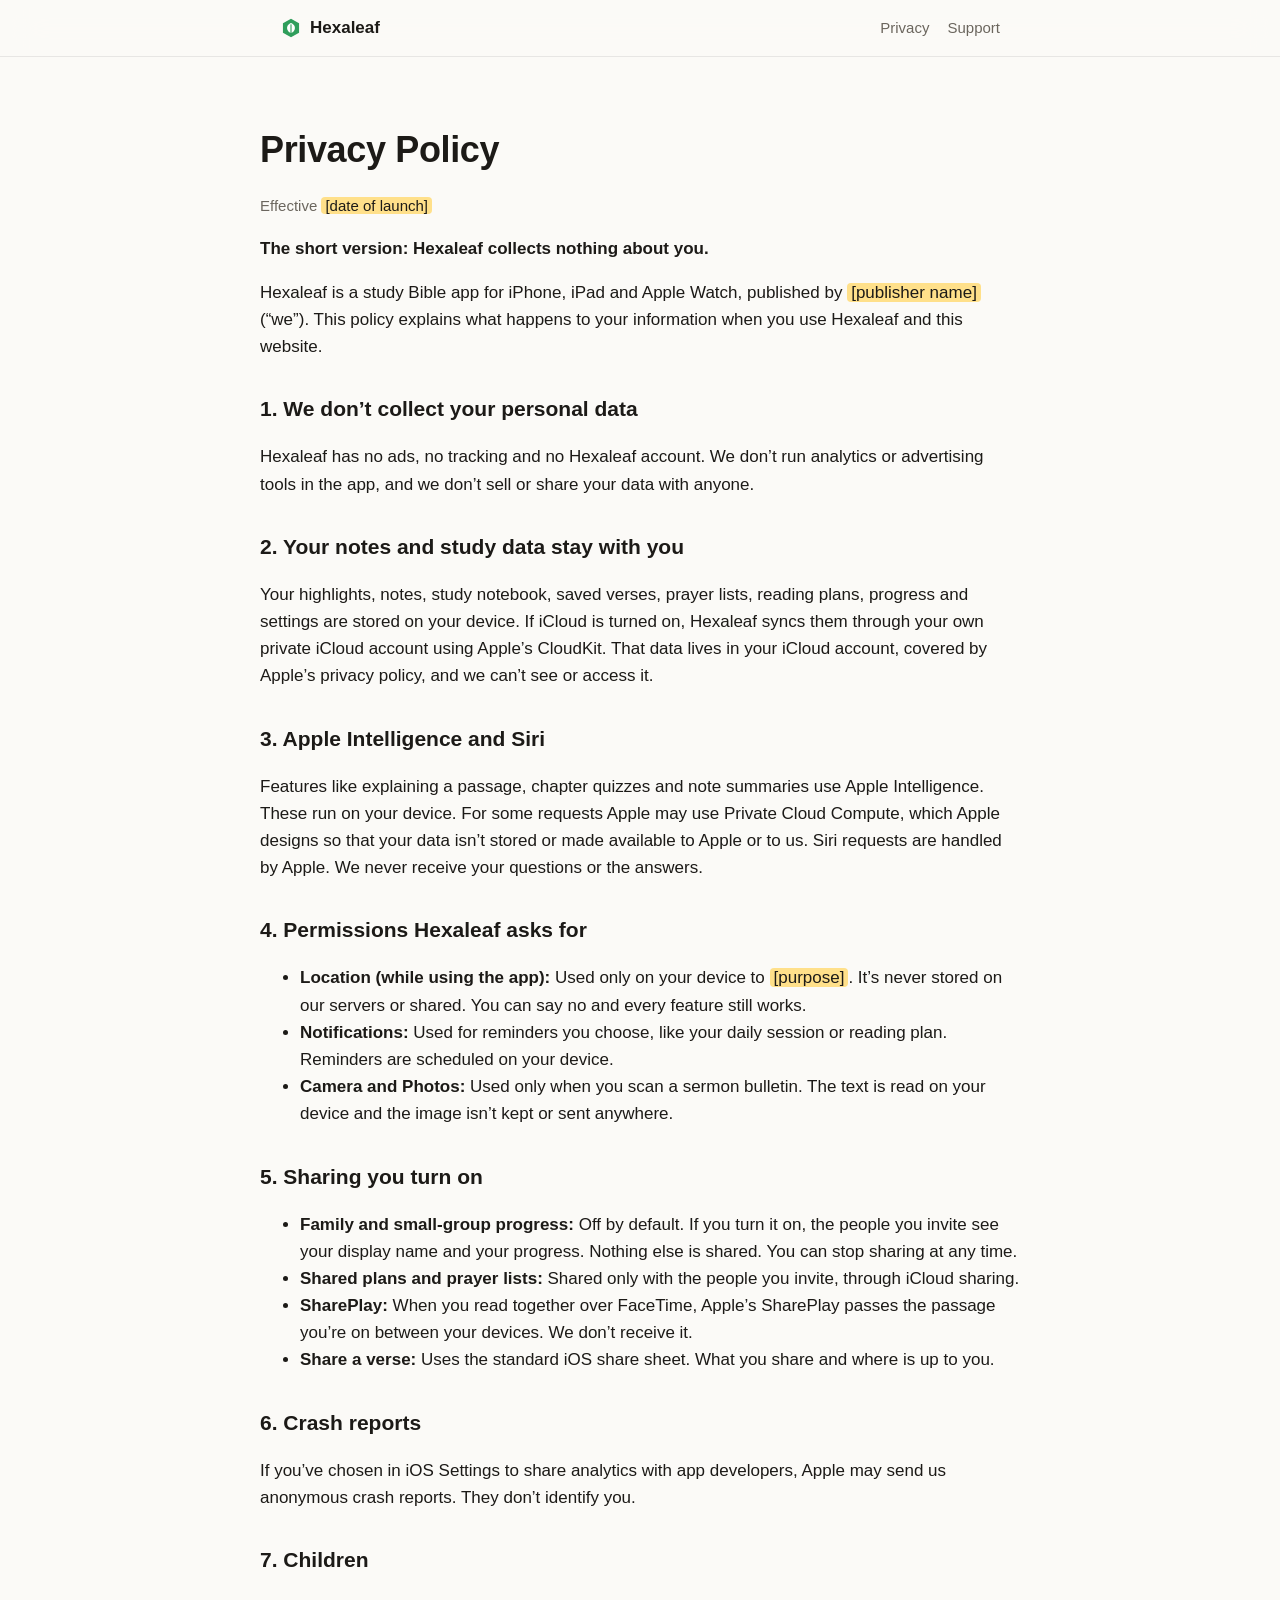
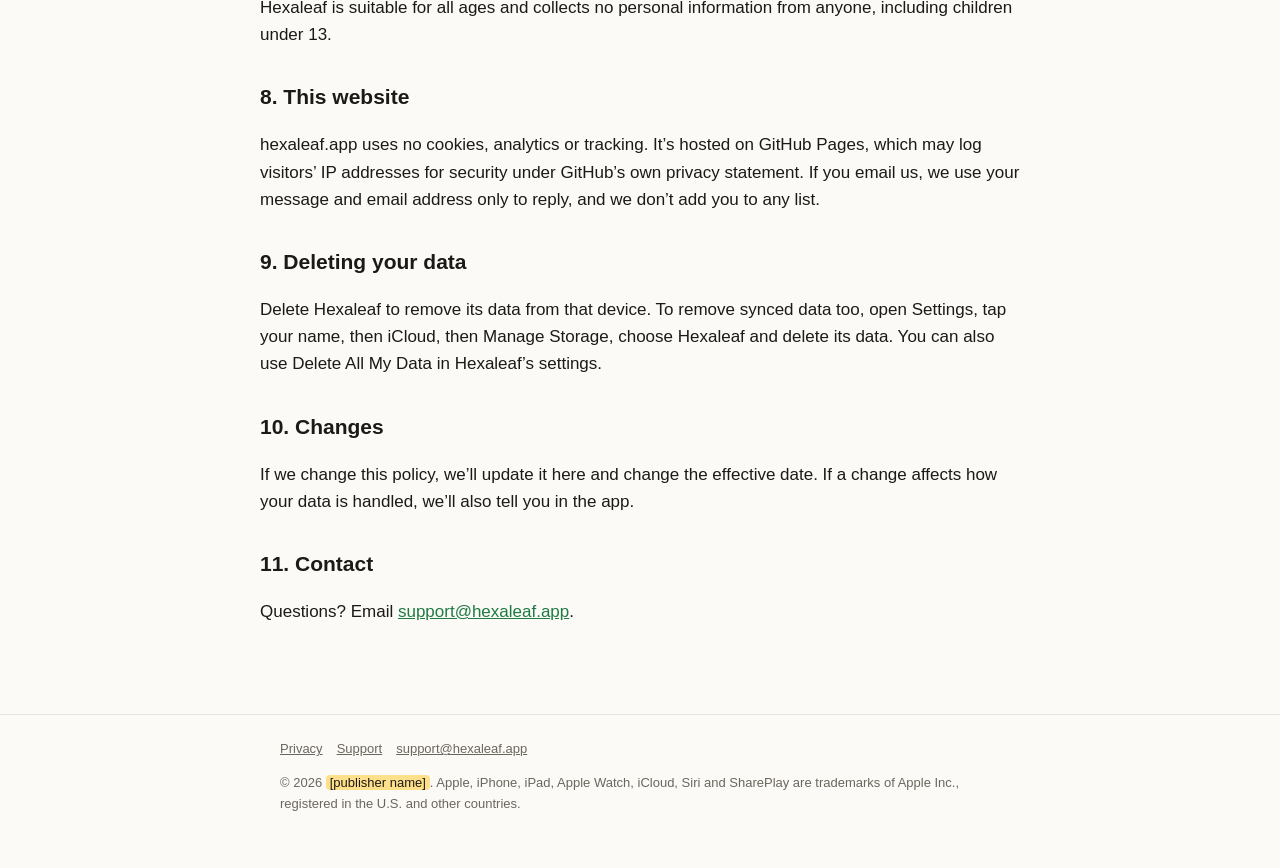
==== privacy/index.html @ 89eaddf8 "Initial Hexaleaf site Co-Authored-By: Claude Opus 5.5 <noreply@anthropic.com>" ====
<!doctype html>
<html lang="en">
<head>
<meta charset="utf-8">
<meta name="viewport" content="width=device-width, initial-scale=1">
<meta name="color-scheme" content="light dark">
<link rel="icon" href="/assets/logo.svg" type="image/svg+xml">
<link rel="stylesheet" href="/assets/style.css">
<title>Privacy Policy &middot; Hexaleaf</title>
</head>
<body>
<header class="site"><div class="wrap">
<a class="brand" href="/"><img class="logo" src="/assets/logo.svg" alt="">Hexaleaf</a>
<nav><a href="/privacy/">Privacy</a><a href="/support/">Support</a></nav>
</div></header>
<main class="wrap doc">
<h1>Privacy Policy</h1>
<p class="meta">Effective <mark class="todo">[date of launch]</mark></p>
<p><strong>The short version: Hexaleaf collects nothing about you.</strong></p>
<p>Hexaleaf is a study Bible app for iPhone, iPad and Apple Watch, published by <mark class="todo">[publisher name]</mark> (&ldquo;we&rdquo;). This policy explains what happens to your information when you use Hexaleaf and this website.</p>

<h2>1. We don&rsquo;t collect your personal data</h2>
<p>Hexaleaf has no ads, no tracking and no Hexaleaf account. We don&rsquo;t run analytics or advertising tools in the app, and we don&rsquo;t sell or share your data with anyone.</p>

<h2>2. Your notes and study data stay with you</h2>
<p>Your highlights, notes, study notebook, saved verses, prayer lists, reading plans, progress and settings are stored on your device. If iCloud is turned on, Hexaleaf syncs them through your own private iCloud account using Apple&rsquo;s CloudKit. That data lives in your iCloud account, covered by Apple&rsquo;s privacy policy, and we can&rsquo;t see or access it.</p>

<h2>3. Apple Intelligence and Siri</h2>
<p>Features like explaining a passage, chapter quizzes and note summaries use Apple Intelligence. These run on your device. For some requests Apple may use Private Cloud Compute, which Apple designs so that your data isn&rsquo;t stored or made available to Apple or to us. Siri requests are handled by Apple. We never receive your questions or the answers.</p>

<h2>4. Permissions Hexaleaf asks for</h2>
<ul>
<li><strong>Location (while using the app):</strong> Used only on your device to <mark class="todo">[purpose]</mark>. It&rsquo;s never stored on our servers or shared. You can say no and every feature still works.</li>
<li><strong>Notifications:</strong> Used for reminders you choose, like your daily session or reading plan. Reminders are scheduled on your device.</li>
<li><strong>Camera and Photos:</strong> Used only when you scan a sermon bulletin. The text is read on your device and the image isn&rsquo;t kept or sent anywhere.</li>
</ul>

<h2>5. Sharing you turn on</h2>
<ul>
<li><strong>Family and small-group progress:</strong> Off by default. If you turn it on, the people you invite see your display name and your progress. Nothing else is shared. You can stop sharing at any time.</li>
<li><strong>Shared plans and prayer lists:</strong> Shared only with the people you invite, through iCloud sharing.</li>
<li><strong>SharePlay:</strong> When you read together over FaceTime, Apple&rsquo;s SharePlay passes the passage you&rsquo;re on between your devices. We don&rsquo;t receive it.</li>
<li><strong>Share a verse:</strong> Uses the standard iOS share sheet. What you share and where is up to you.</li>
</ul>

<h2>6. Crash reports</h2>
<p>If you&rsquo;ve chosen in iOS Settings to share analytics with app developers, Apple may send us anonymous crash reports. They don&rsquo;t identify you.</p>

<h2>7. Children</h2>
<p>Hexaleaf is suitable for all ages and collects no personal information from anyone, including children under 13.</p>

<h2>8. This website</h2>
<p>hexaleaf.app uses no cookies, analytics or tracking. It&rsquo;s hosted on GitHub Pages, which may log visitors&rsquo; IP addresses for security under GitHub&rsquo;s own privacy statement. If you email us, we use your message and email address only to reply, and we don&rsquo;t add you to any list.</p>

<h2>9. Deleting your data</h2>
<p>Delete Hexaleaf to remove its data from that device. To remove synced data too, open Settings, tap your name, then iCloud, then Manage Storage, choose Hexaleaf and delete its data. You can also use Delete All My Data in Hexaleaf&rsquo;s settings.</p>

<h2>10. Changes</h2>
<p>If we change this policy, we&rsquo;ll update it here and change the effective date. If a change affects how your data is handled, we&rsquo;ll also tell you in the app.</p>

<h2>11. Contact</h2>
<p>Questions? Email <a href="mailto:support@hexaleaf.app">support@hexaleaf.app</a>.</p>
</main>
<footer><div class="wrap">
<a href="/privacy/">Privacy</a><a href="/support/">Support</a><a href="mailto:support@hexaleaf.app">support@hexaleaf.app</a>
<p>&copy; 2026 <mark class="todo">[publisher name]</mark>. Apple, iPhone, iPad, Apple Watch, iCloud, Siri and SharePlay are trademarks of Apple Inc., registered in the U.S. and other countries.</p>
</div></footer>
</body>
</html>
---- assets/style.css ----
:root{--bg:#fbfaf7;--card:rgba(255,255,255,.72);--text:#1c1a17;--muted:#6b665e;--accent:#2f9e5b;--accent-ink:#1f7a43;--line:rgba(0,0,0,.08)}
@media (prefers-color-scheme:dark){:root{--bg:#0f0e0c;--card:rgba(40,37,33,.6);--text:#f4f1ea;--muted:#a8a197;--accent:#4cc47b;--accent-ink:#6fd396;--line:rgba(255,255,255,.1)}}
*{box-sizing:border-box}html{-webkit-text-size-adjust:100%}
body{margin:0;background:var(--bg);color:var(--text);font:17px/1.6 -apple-system,BlinkMacSystemFont,"SF Pro Text","Helvetica Neue",Arial,sans-serif}
a{color:var(--accent-ink)}
.wrap{max-width:760px;margin:0 auto;padding:0 20px}
header.site{position:sticky;top:0;backdrop-filter:saturate(180%) blur(20px);-webkit-backdrop-filter:saturate(180%) blur(20px);background:color-mix(in srgb,var(--bg) 75%,transparent);border-bottom:1px solid var(--line);z-index:10}
header.site .wrap{display:flex;align-items:center;justify-content:space-between;height:56px}
.brand{font-weight:700;text-decoration:none;color:var(--text);display:flex;gap:8px;align-items:center}
.brand .logo{width:22px;height:22px}
nav a{margin-left:18px;text-decoration:none;color:var(--muted);font-size:15px}nav a:hover{color:var(--text)}
.hero{text-align:center;padding:72px 0 40px}
.hero h1{font-size:clamp(40px,8vw,64px);line-height:1.05;margin:0 0 12px;letter-spacing:-.02em}
.tag{font-size:21px;color:var(--muted);margin:0 0 24px}
blockquote{margin:24px auto;max-width:560px;font-style:italic;color:var(--muted)}
.btns{display:flex;gap:12px;justify-content:center;flex-wrap:wrap;margin-top:24px}
.btn{display:inline-block;padding:12px 22px;border-radius:999px;background:var(--accent);color:#fff;text-decoration:none;font-weight:600}
.btn.ghost{background:transparent;border:1px solid var(--line);color:var(--text)}
.grid{display:grid;grid-template-columns:repeat(auto-fit,minmax(220px,1fr));gap:14px;margin:32px 0}
.card{background:var(--card);border:1px solid var(--line);border-radius:20px;padding:18px 20px;backdrop-filter:blur(12px);-webkit-backdrop-filter:blur(12px)}
.card h3{margin:0 0 6px;font-size:17px}.card p{margin:0;color:var(--muted);font-size:15px}
main.doc{padding:40px 0 24px}main.doc h1{font-size:36px;letter-spacing:-.01em;margin-bottom:4px}
main.doc h2{font-size:21px;margin-top:32px}.meta{color:var(--muted);font-size:15px}
table{border-collapse:collapse;width:100%;font-size:15px}td,th{border-bottom:1px solid var(--line);padding:8px 6px;text-align:left}
mark.todo{background:#ffe08a;color:#1c1a17;border-radius:4px;padding:0 4px}
footer{border-top:1px solid var(--line);margin-top:48px;padding:24px 0 40px;color:var(--muted);font-size:13px}
footer a{color:var(--muted);margin-right:14px}
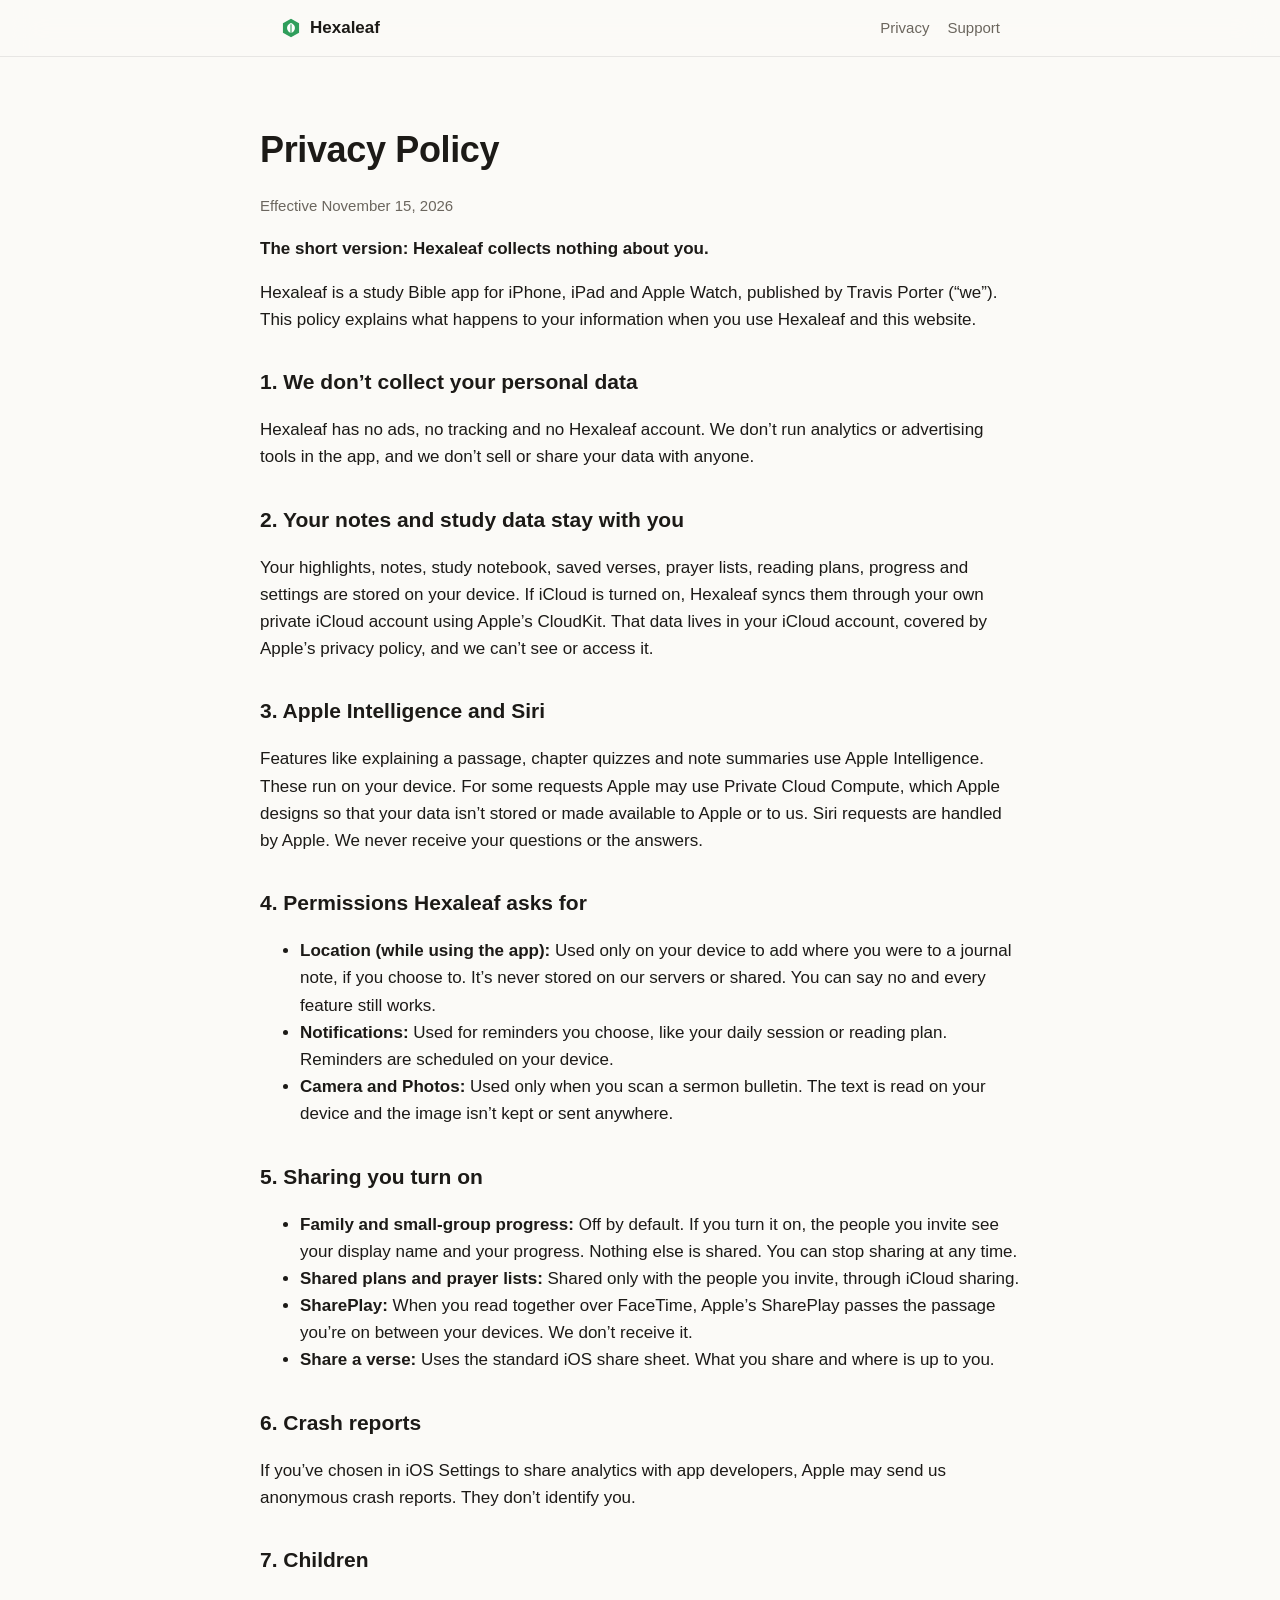
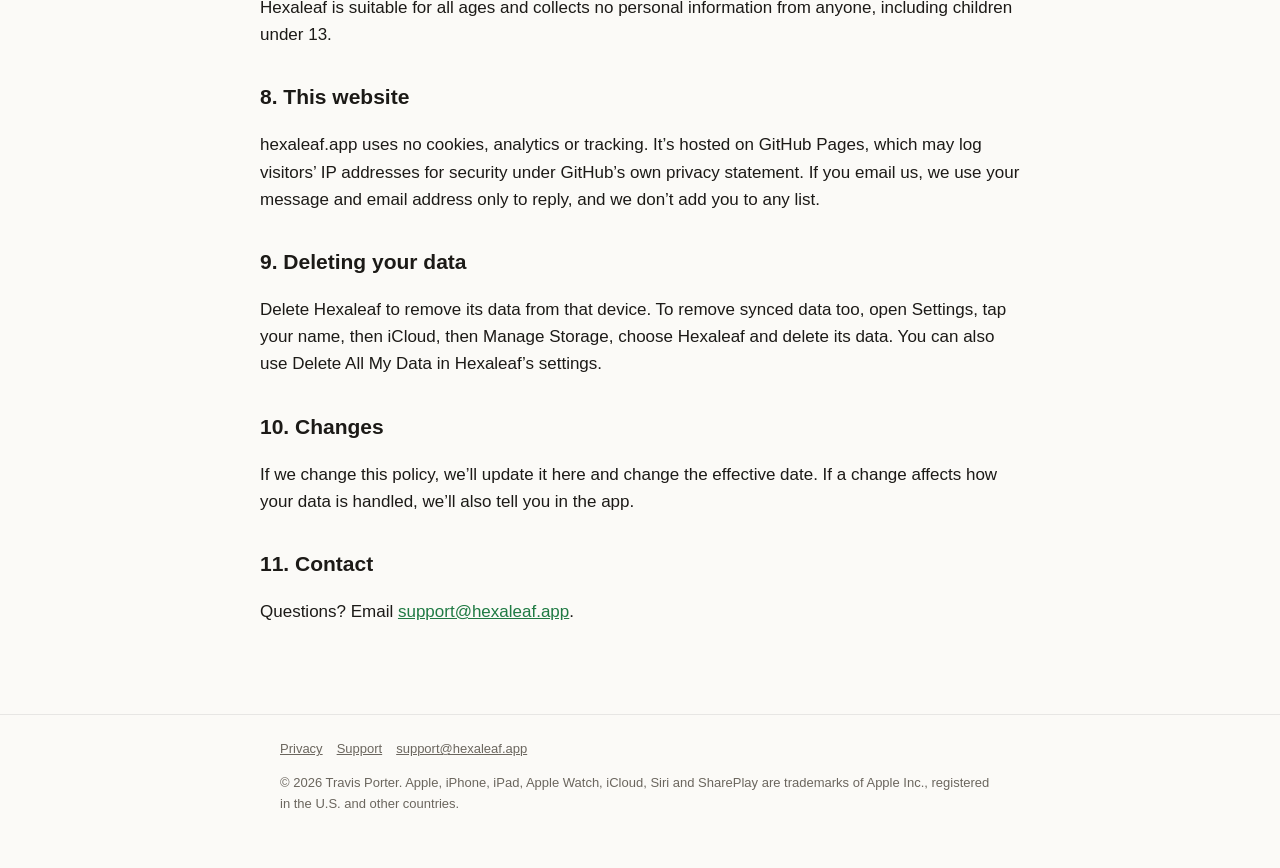
==== commit daa4d1d3: "Fill in publisher, date, iOS version and location wording Co-Authored-By: Claude Opus 5.5 <noreply@a" ====
--- a/privacy/index.html
+++ b/privacy/index.html
@@ -15,9 +15,9 @@
 </div></header>
 <main class="wrap doc">
 <h1>Privacy Policy</h1>
-<p class="meta">Effective <mark class="todo">[date of launch]</mark></p>
+<p class="meta">Effective November 15, 2026</p>
 <p><strong>The short version: Hexaleaf collects nothing about you.</strong></p>
-<p>Hexaleaf is a study Bible app for iPhone, iPad and Apple Watch, published by <mark class="todo">[publisher name]</mark> (&ldquo;we&rdquo;). This policy explains what happens to your information when you use Hexaleaf and this website.</p>
+<p>Hexaleaf is a study Bible app for iPhone, iPad and Apple Watch, published by Travis Porter (&ldquo;we&rdquo;). This policy explains what happens to your information when you use Hexaleaf and this website.</p>
 
 <h2>1. We don&rsquo;t collect your personal data</h2>
 <p>Hexaleaf has no ads, no tracking and no Hexaleaf account. We don&rsquo;t run analytics or advertising tools in the app, and we don&rsquo;t sell or share your data with anyone.</p>
@@ -30,7 +30,7 @@
 
 <h2>4. Permissions Hexaleaf asks for</h2>
 <ul>
-<li><strong>Location (while using the app):</strong> Used only on your device to <mark class="todo">[purpose]</mark>. It&rsquo;s never stored on our servers or shared. You can say no and every feature still works.</li>
+<li><strong>Location (while using the app):</strong> Used only on your device to add where you were to a journal note, if you choose to. It&rsquo;s never stored on our servers or shared. You can say no and every feature still works.</li>
 <li><strong>Notifications:</strong> Used for reminders you choose, like your daily session or reading plan. Reminders are scheduled on your device.</li>
 <li><strong>Camera and Photos:</strong> Used only when you scan a sermon bulletin. The text is read on your device and the image isn&rsquo;t kept or sent anywhere.</li>
 </ul>
@@ -63,7 +63,7 @@
 </main>
 <footer><div class="wrap">
 <a href="/privacy/">Privacy</a><a href="/support/">Support</a><a href="mailto:support@hexaleaf.app">support@hexaleaf.app</a>
-<p>&copy; 2026 <mark class="todo">[publisher name]</mark>. Apple, iPhone, iPad, Apple Watch, iCloud, Siri and SharePlay are trademarks of Apple Inc., registered in the U.S. and other countries.</p>
+<p>&copy; 2026 Travis Porter. Apple, iPhone, iPad, Apple Watch, iCloud, Siri and SharePlay are trademarks of Apple Inc., registered in the U.S. and other countries.</p>
 </div></footer>
 </body>
 </html>
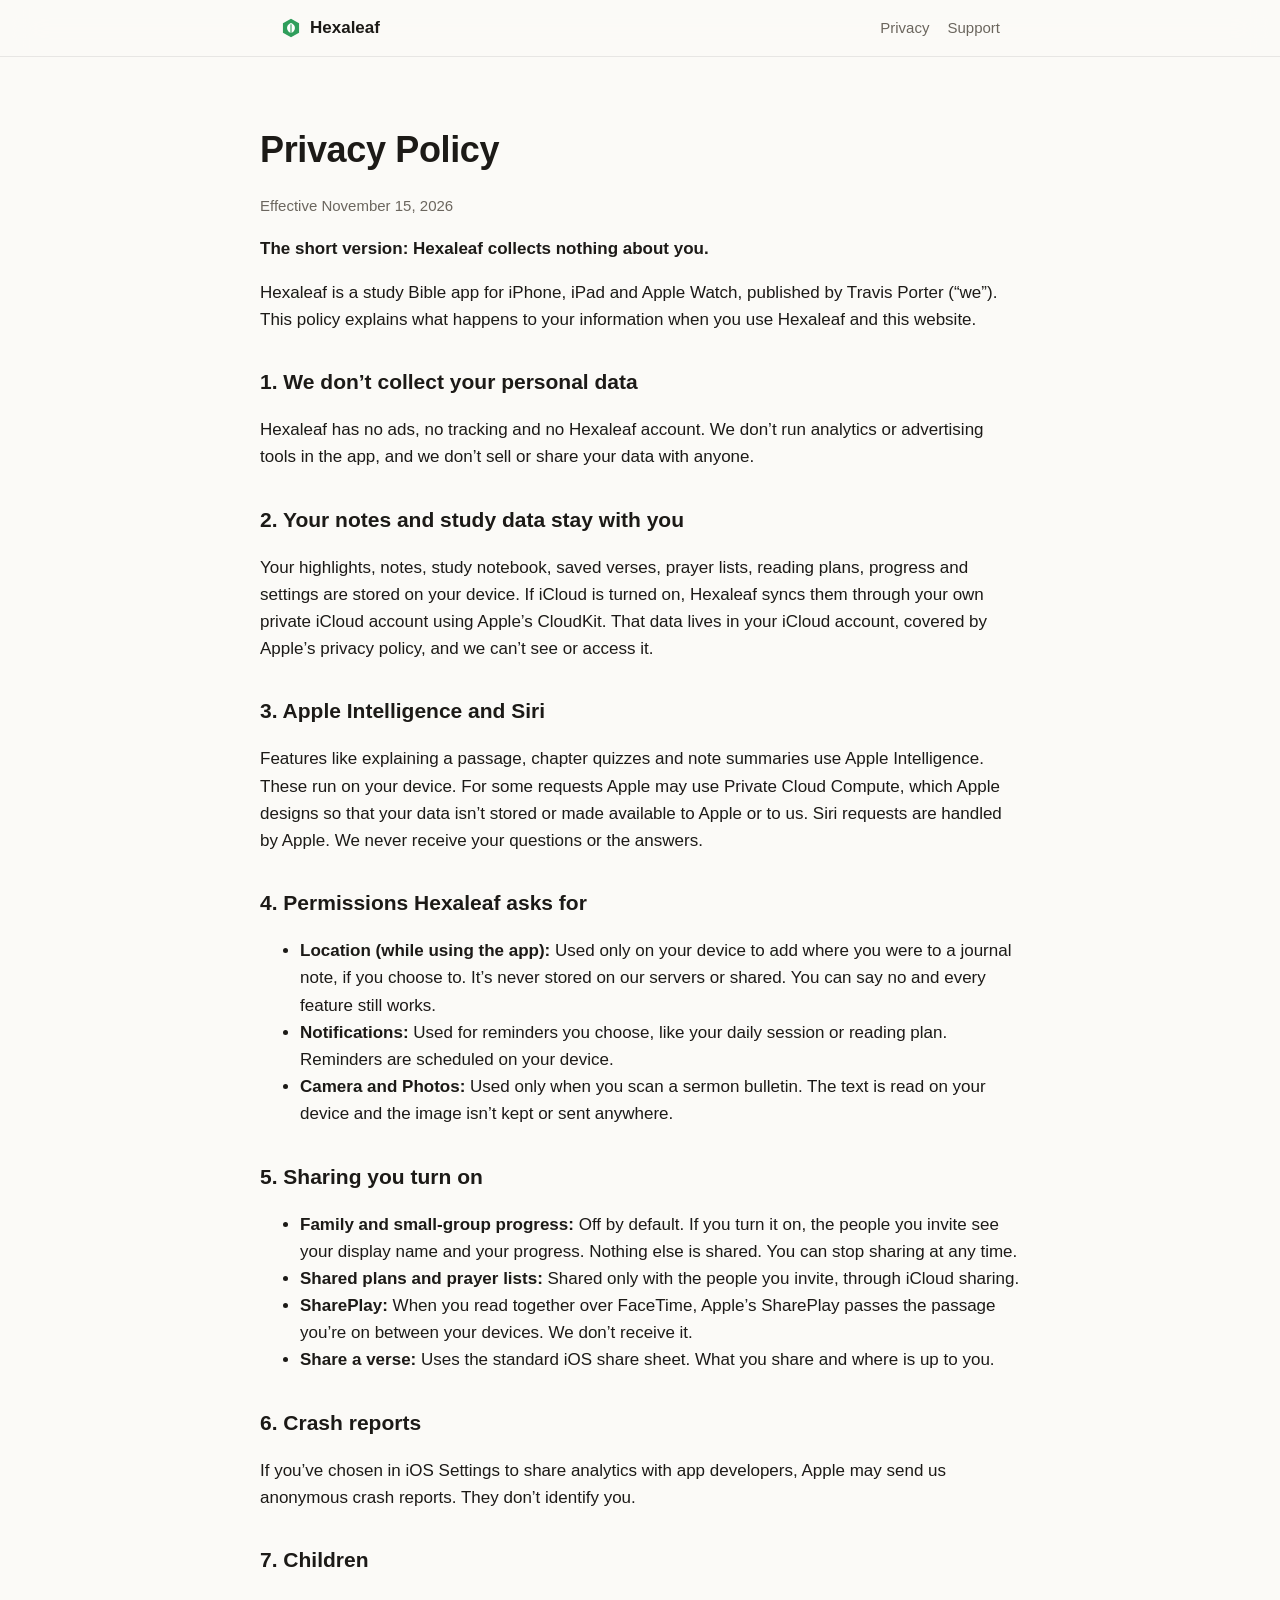
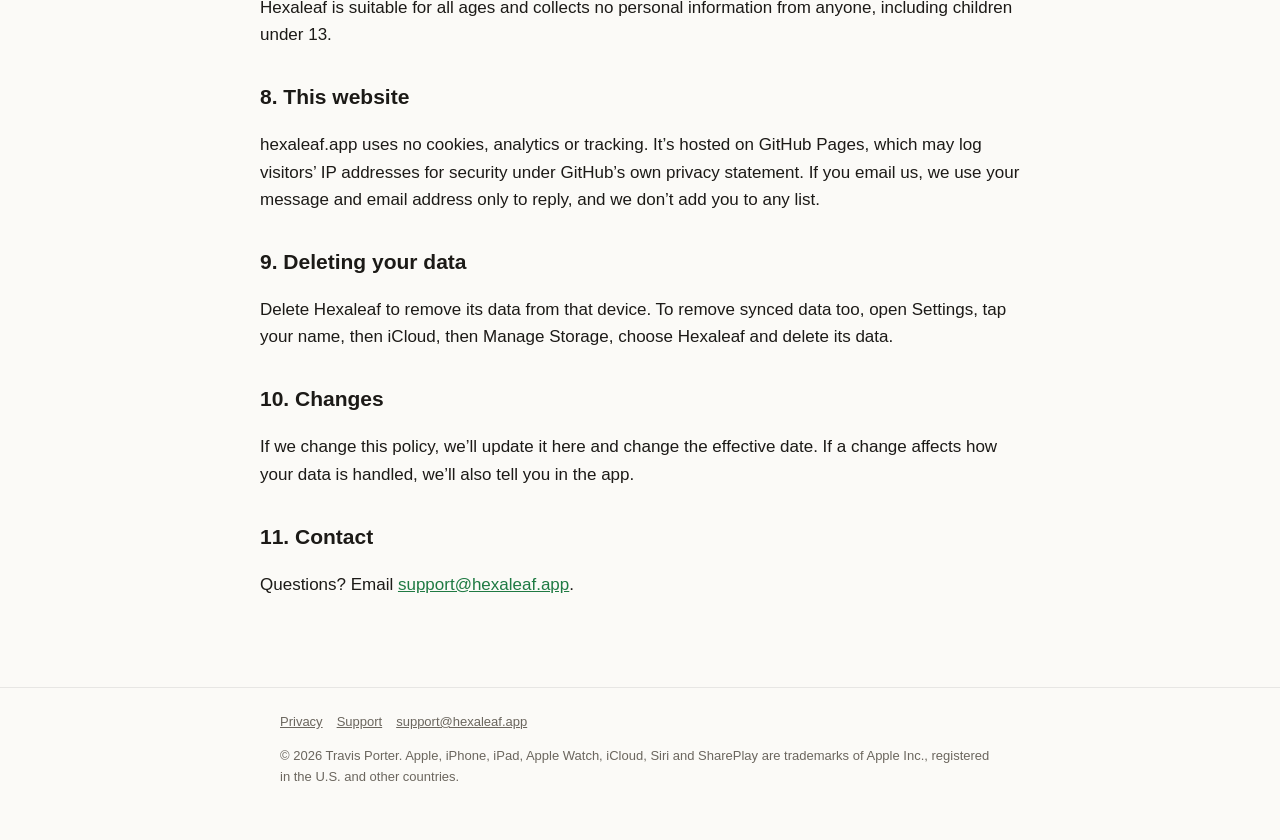
==== commit a35b7cdd: "Remove unconfirmed Delete All My Data setting Co-Authored-By: Claude Opus 5.5 <noreply@anthropic.com" ====
--- a/privacy/index.html
+++ b/privacy/index.html
@@ -53,7 +53,7 @@
 <p>hexaleaf.app uses no cookies, analytics or tracking. It&rsquo;s hosted on GitHub Pages, which may log visitors&rsquo; IP addresses for security under GitHub&rsquo;s own privacy statement. If you email us, we use your message and email address only to reply, and we don&rsquo;t add you to any list.</p>
 
 <h2>9. Deleting your data</h2>
-<p>Delete Hexaleaf to remove its data from that device. To remove synced data too, open Settings, tap your name, then iCloud, then Manage Storage, choose Hexaleaf and delete its data. You can also use Delete All My Data in Hexaleaf&rsquo;s settings.</p>
+<p>Delete Hexaleaf to remove its data from that device. To remove synced data too, open Settings, tap your name, then iCloud, then Manage Storage, choose Hexaleaf and delete its data.</p>
 
 <h2>10. Changes</h2>
 <p>If we change this policy, we&rsquo;ll update it here and change the effective date. If a change affects how your data is handled, we&rsquo;ll also tell you in the app.</p>
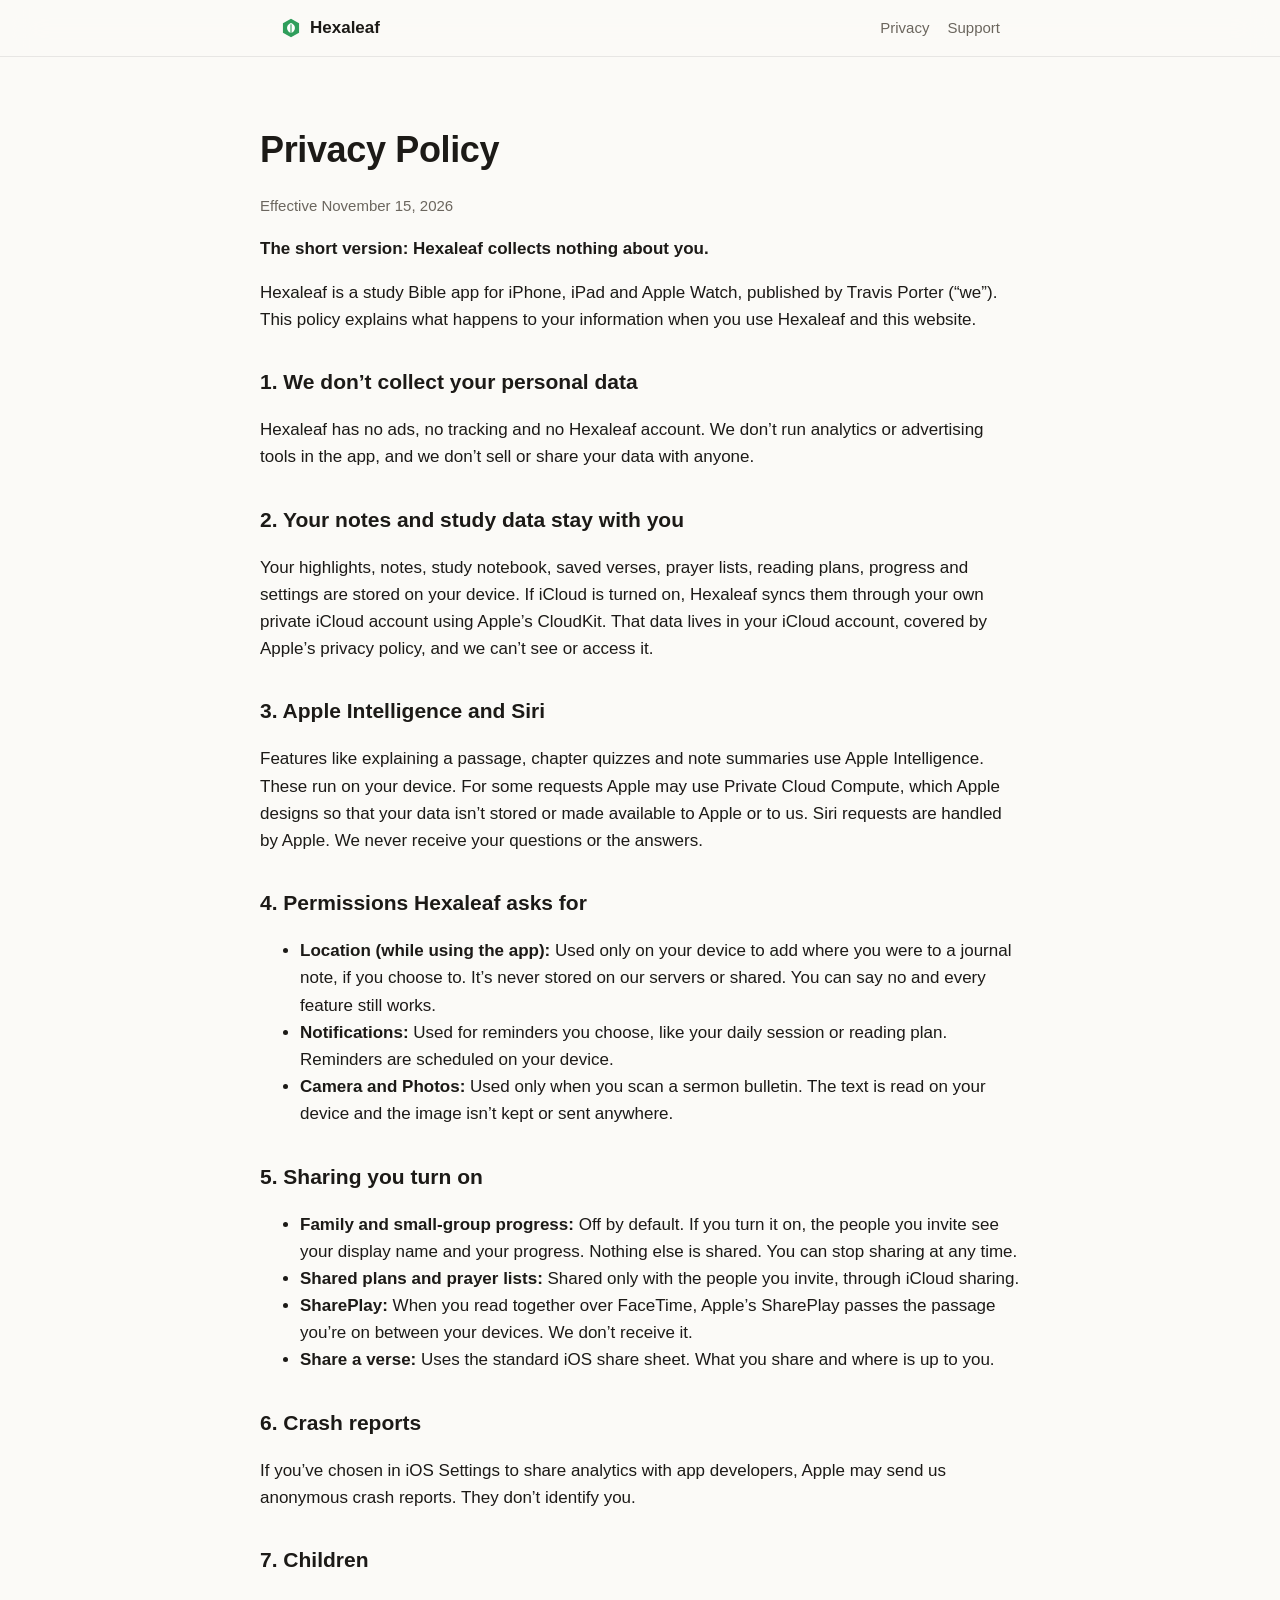
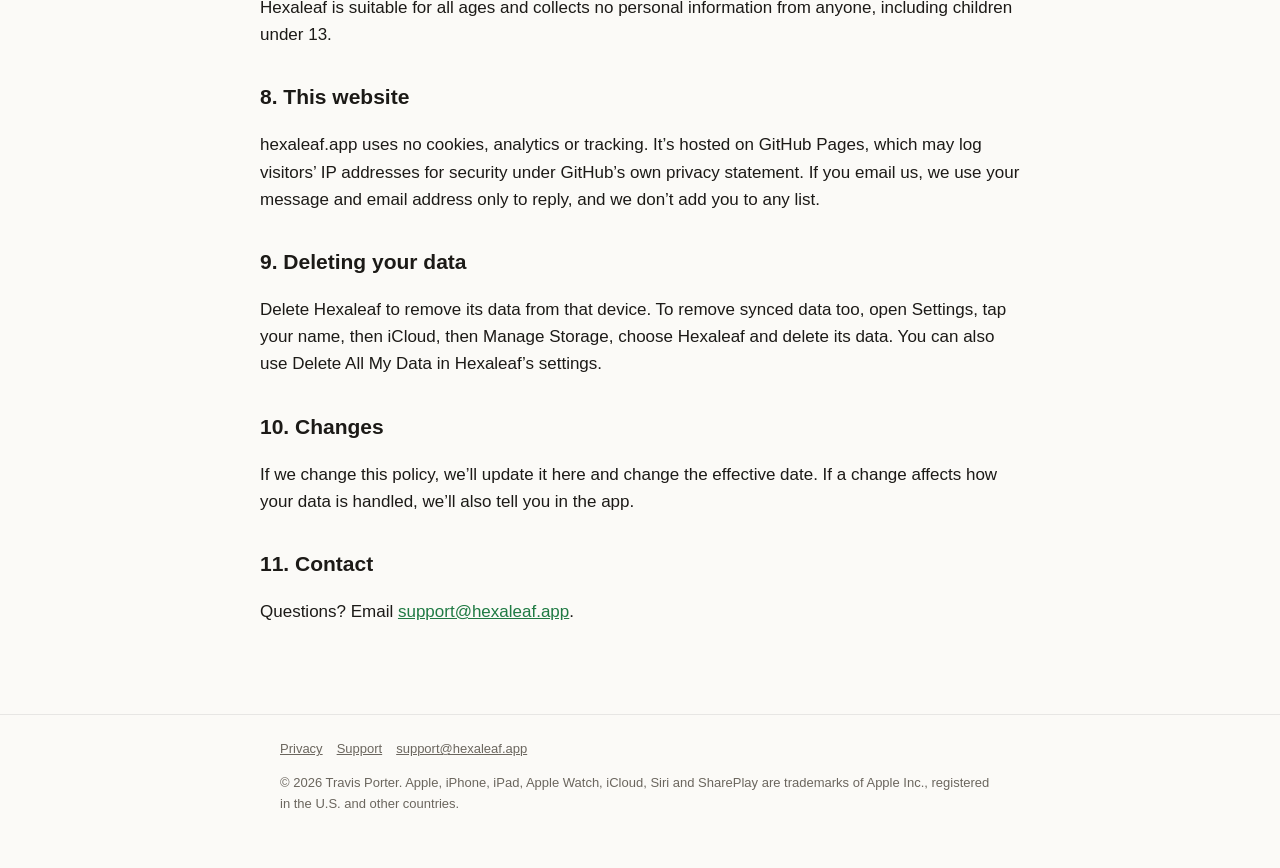
==== commit 29311e10: "Add Delete All My Data setting back now that it's in the app Co-Authored-By: Claude Opus 5.5 <norepl" ====
--- a/privacy/index.html
+++ b/privacy/index.html
@@ -53,7 +53,7 @@
 <p>hexaleaf.app uses no cookies, analytics or tracking. It&rsquo;s hosted on GitHub Pages, which may log visitors&rsquo; IP addresses for security under GitHub&rsquo;s own privacy statement. If you email us, we use your message and email address only to reply, and we don&rsquo;t add you to any list.</p>
 
 <h2>9. Deleting your data</h2>
-<p>Delete Hexaleaf to remove its data from that device. To remove synced data too, open Settings, tap your name, then iCloud, then Manage Storage, choose Hexaleaf and delete its data.</p>
+<p>Delete Hexaleaf to remove its data from that device. To remove synced data too, open Settings, tap your name, then iCloud, then Manage Storage, choose Hexaleaf and delete its data. You can also use Delete All My Data in Hexaleaf&rsquo;s settings.</p>
 
 <h2>10. Changes</h2>
 <p>If we change this policy, we&rsquo;ll update it here and change the effective date. If a change affects how your data is handled, we&rsquo;ll also tell you in the app.</p>
